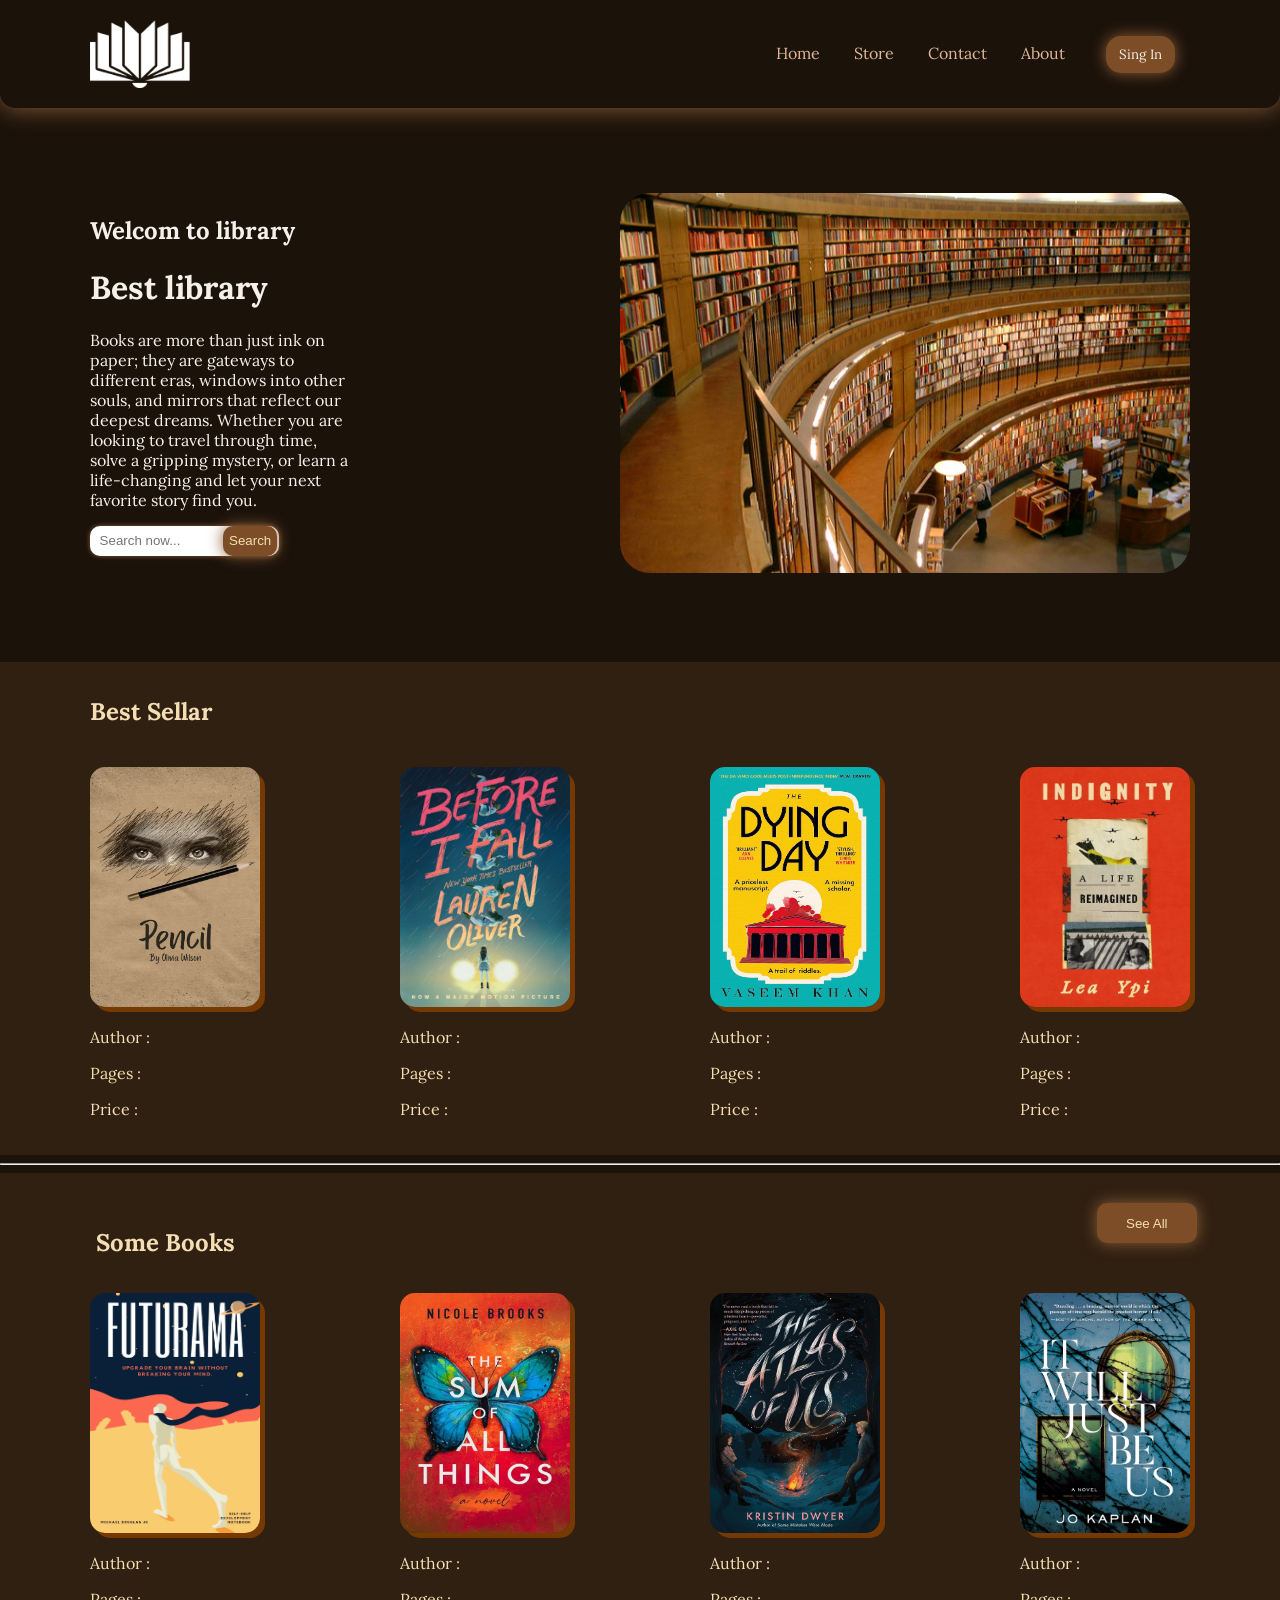
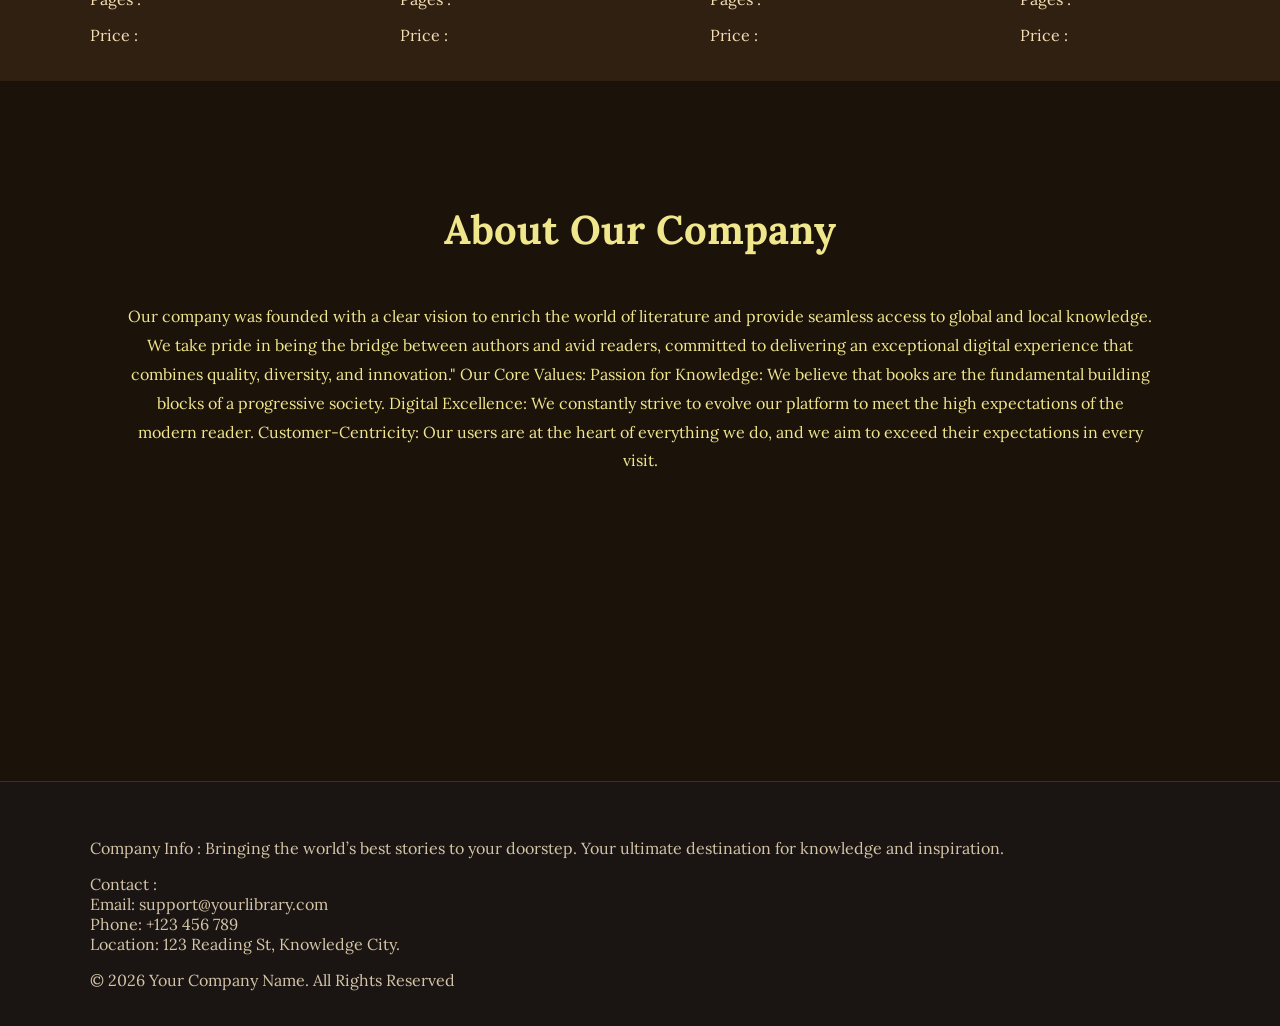
==== index.html @ f73c2e9d "add fils in commit" ====
<!DOCTYPE html>
<html lang="en">

<head>
    <meta charset="UTF-8">
    <meta name="description" content="library website for book lovers">
    <title>Library</title>
    <link rel="stylesheet" href="css/indexStyle.css">
    <link rel="preconnect" href="https://fonts.googleapis.com">
    <link rel="preconnect" href="https://fonts.gstatic.com" crossorigin>
    <link href="https://fonts.googleapis.com/css2?family=Lora:ital,wght@0,400..700;1,400..700&display=swap"
        rel="stylesheet">
</head>

<body>
    <!-- header -->
    <header>
        <img class="logo" src="img/Icons/Image.png" alt="Library Logo" />
        <div>
            <!-- Links of pages -->
            <a href="index.html">Home</a>
            <a href="html/store.html">Store</a>
            <a href="#footer">Contact</a>
            <a href="#about-us">About</a>
            <a href="html/singIn.html"><button>Sing In</button></a>
        </div>
    </header>

    <!-- landing page -->
    <div class="landing-page">
        <div class="landing-text">
            <!-- Text -->
            <h2>Welcom to library</h2>
            <h1>Best library</h1>
            <p>Books are more than just ink on paper; they are gateways to different eras, windows into other souls,
                and
                mirrors that reflect our deepest dreams. Whether you are looking to travel through time, solve a
                gripping
                mystery, or learn a life-changing and let your next favorite story find you.</p>
            <div class="landing-search">
                <!-- Search button -->
                <input placeholder="Search now..." />
                <button>Search</button>
            </div>
        </div>
        <div class="landing-banner">
            <!-- img -->
            <img src="img/banner/library.jpg" />
        </div>
    </div>

    <!-- container of best seller -->
    <div class="container">
        <h2>Best Sellar</h2>

        <!-- book 1 -->
        <div class="books-container">
            <div class="display-book">
                <!-- link to all inforemation of book -->
                <a href="#">
                    <div class="img_and_information">
                        <!-- img of book -->
                        <img src="img/Books/pencil.jpg" />
                        <div class="book_information">
                            <!-- some inforemation about book -->
                            <p>Author : </p>
                            <p>Pages : </p>
                            <p>Price : </p>
                        </div>
                    </div>
                </a>
            </div>

            <!-- book 2 -->
            <div class="display-book">
                <!-- link to all inforemation of book -->
                <a href="#">
                    <div class="img_and_information">
                        <!-- img of book -->
                        <img src="img/Books/before_I_fall.jpg" />
                        <div class="book_information">
                            <!-- some inforemation about book -->
                            <p>Author : </p>
                            <p>Pages : </p>
                            <p>Price : </p>
                        </div>
                    </div>
                </a>
            </div>

            <!-- book 3 -->
            <div class="display-book">
                <!-- link to all inforemation of book -->
                <a href="#">
                    <div class="img_and_information">
                        <!-- img of book -->
                        <img src="img/Books/dying_day.jpg" />
                        <div class="book_information">
                            <!-- some inforemation about book -->
                            <p>Author : </p>
                            <p>Pages : </p>
                            <p>Price : </p>
                        </div>
                    </div>
                </a>
            </div>

            <!-- book 4 -->
            <div class="display-book">
                <!-- link to all inforemation of book -->
                <a href="#">
                    <div class="img_and_information">
                        <!-- img of book -->
                        <img src="img/Books/indignity.jpg" />
                        <div class="book_information">
                            <!-- some inforemation about book -->
                            <p>Author : </p>
                            <p>Pages : </p>
                            <p>Price : </p>
                        </div>
                    </div>
                </a>
            </div>
        </div>
    </div>
    </div>

    <hr>

    <!-- container of all books -->
    <div class="container">
        <div class="header-of-book-container">
            <h2>Some Books</h2>
            <a href="html/store.html"><button>See All</button></a>
        </div>
        <!-- book 1 -->
        <div class="books-container">
            <div class="display-book">
                <!-- link to all inforemation of book -->
                <a href="#">
                    <div class="img_and_information">
                        <!-- img of book -->
                        <img src="img/Books/futurama.jpg" />
                        <div class="book_information">
                            <!-- some inforemation about book -->
                            <p>Author : </p>
                            <p>Pages : </p>
                            <p>Price : </p>
                        </div>
                    </div>
                </a>
            </div>

            <!-- book 2 -->
            <div class="display-book">
                <!-- link to all inforemation of book -->
                <a href="#">
                    <div class="img_and_information">
                        <!-- img of book -->
                        <img src="img/Books/the_sum_of_things.jpg" />
                        <div class="book_information">
                            <!-- some inforemation about book -->
                            <p>Author : </p>
                            <p>Pages : </p>
                            <p>Price : </p>
                        </div>
                    </div>
                </a>
            </div>

            <!-- book 3 -->
            <div class="display-book">
                <!-- link to all inforemation of book -->
                <a href="#">
                    <div class="img_and_information">
                        <!-- img of book -->
                        <img src="img/Books/the_atlas_of_us.jpg" />
                        <div class="book_information">
                            <!-- some inforemation about book -->
                            <p>Author : </p>
                            <p>Pages : </p>
                            <p>Price : </p>
                        </div>
                    </div>
                </a>
            </div>

            <!-- book 4 -->
            <div class="display-book">
                <!-- link to all inforemation of book -->
                <a href="#">
                    <div class="img_and_information">
                        <!-- img of book -->
                        <img src="img/Books/it_will_just_be_us.jpg" />
                        <div class="book_information">
                            <!-- some inforemation about book -->
                            <p>Author : </p>
                            <p>Pages : </p>
                            <p>Price : </p>
                        </div>
                    </div>
                </a>
            </div>
        </div>
    </div>
    </div>

    <!-- about us -->
    <div class="about-us" id="about-us">
        <h2>About Our Company</h2>
        <p>Our company was founded with a clear vision to enrich the world of literature and provide seamless access to
            global and local knowledge. We take pride in being the bridge between authors and avid readers, committed to
            delivering an exceptional digital experience that combines quality, diversity, and innovation."

            Our Core Values:
            Passion for Knowledge: We believe that books are the fundamental building blocks of a progressive society.

            Digital Excellence: We constantly strive to evolve our platform to meet the high expectations of the modern
            reader.

            Customer-Centricity: Our users are at the heart of everything we do, and we aim to exceed their expectations
            in
            every visit.
        </p>
    </div>

    <!-- footer -->
    <footer id="footer">
        <div>
            <p>Company Info : Bringing the world’s best stories to your doorstep. Your ultimate destination for
                knowledge and inspiration.</p>
        </div>

        <div>Contact :
            <br>Email: support@yourlibrary.com
            <br>Phone: +123 456 789
            <br>Location: 123 Reading St, Knowledge City.
        </div>

        <div>
            <p>© 2026 Your Company Name. All Rights Reserved</p>
        </div>

    </footer>

</body>

</html>
---- css/indexStyle.css ----
html {
    animation: fadeIn 0.8s ease-in-out;
    scroll-behavior: smooth;
}

@keyframes fadeIn {
    from {
        transform: translateY(10px)
    }

    to {
        transform: translateY(0);
    }
}

body {
    margin: 0;
    background-color: #1B120A;
    font-family: "Lora", serif;
    font-optical-sizing: auto;
    font-weight: 400;
    font-style: normal;
}

/* start styling of header */

header {
    padding: 20px 7%;
    display: flex;
    justify-content: space-between;
    align-items: center;
    border-radius: 0 0 15px 15px;
    box-shadow: 0 0 25px 0 #8d5e38;
}

.logo {
    width: 100px;
}

header a {
    color: #DCB696;
    padding: 0 15px;
    text-decoration: none;
}

header a:hover {
    color: #CD8851;
    transition: all 0.6s ease-in-out;
}

header button {
    background-color: #7C4D26;
    color: #f7f0ea;
    padding: 10px 13px;
    border-radius: 15px;
    border: none;
    margin: 0 0 0 7px;
    font-family: "Lora", serif;
    box-shadow: 0 0 15px 0 #8d5e38;
    transition: all 0.6s ease-in-out;
}

header button:hover {
    color: #dac4af;
    border-radius: 10px;
    transform: scale(1.1);
    background-color: #914600;
    box-shadow: 0 0 15px 0 #914600;
    transition: all 0.6s ease-in-out;
}

/* end styling of header */

/* start styling of landing page*/

.landing-page {
    color: #f7f0ea;
    display: flex;
    justify-content: space-between;
    align-items: center;
    padding: 65px 7%;
    width: 86%;
}

.landing-text {
    width: 260px;
}

.landing-search input {
    border-radius: 10px;
    border: none;
    outline: none;
    height: 30px;
    padding: 0 10px;
    box-shadow: 0 0 5px 0 #8d5e38;
}

.landing-search button {
    color: wheat;
    background-color: #7C4D26;
    position: absolute;
    left: 223px;
    height: 30px;
    border-radius: 10px;
    border: none;
    box-shadow: 0 0 15px 0 #8d5e38;
    transition: all 0.6s ease-in-out;
}

.landing-search button:hover {
    background-color: #753901;
    box-shadow: 0 0 15px 0 #753901;
    border-radius: 13px;
    transform: scale(1.2);
    transition: all 0.6s ease-in-out;
}

.landing-banner img {
    border-radius: 30px;
    width: 570px;
    margin-top: 20px;
}

/* end styling of landing page */

/* start styling of cards of books */

.container {
    background-color: #302012;
    color: wheat;
    text-decoration: none;
    height: 25%;
}

.container h2 {
    align-self: flex-start;
    padding: 34px 7% 0;
}

.container a {
    text-decoration: none;
    color: wheat;
}

.books-container {
    padding: 20px 7%;
    display: flex;
    justify-content: space-between;
    align-items: center;
    flex-wrap: wrap;
}

.img_and_information img {
    width: 170px;
    height: 240px;
    border-radius: 15px;
    box-shadow: #753901 5px 5px;
    transition: all 0.6s ease-in-out;
}

.img_and_information img:hover {
    transform: scale(1.1);
    box-shadow: 4px 4px #753901 0.6s;
    transition: 0.6s ease-in-out;
    filter: brightness(1.3)
}

.header-of-book-container {
    height: 100px;
    display: flex;
    justify-content: space-between;
    align-items: center;
    padding: 0 6.5% 0 1%;
}

.header-of-book-container button {
    height: 40px;
    width: 100px;
    color: wheat;
    background-color: #7C4D26;
    border-radius: 10px;
    border: none;
    box-shadow: 0 0 15px 0 #8d5e38;
    display: flex;
    align-items: center;
    justify-content: center;
    transition: all 0.6s ease-in-out;
}

.header-of-book-container button:hover {
    background-color: #753901;
    box-shadow: 0 0 15px 0 #753901;
    border-radius: 13px;
    transform: scale(1.1);
    transition: all 0.6s ease-in-out;
}

/* end styling of card of books */

/* start styling of about us page */

.about-us {
    height: 60vh;
    display: flex;
    flex-direction: column;
    align-items: center;
    padding: 80px 10%;
    text-align: center;
    line-height: 1.8;
    color: #f0e68c;
}

.about-us h2 {
    font-size: 2.5rem;
    margin-bottom: 20px;
}

/* end styling of about us page */

/* start styling of footer */

footer {
    background-color: #1a1512;
    color: #d4c4a8;
    padding: 40px 7% 20px;
    justify-content: space-between;
    flex-wrap: wrap;
    border-top: 1px solid #3d3028;
}
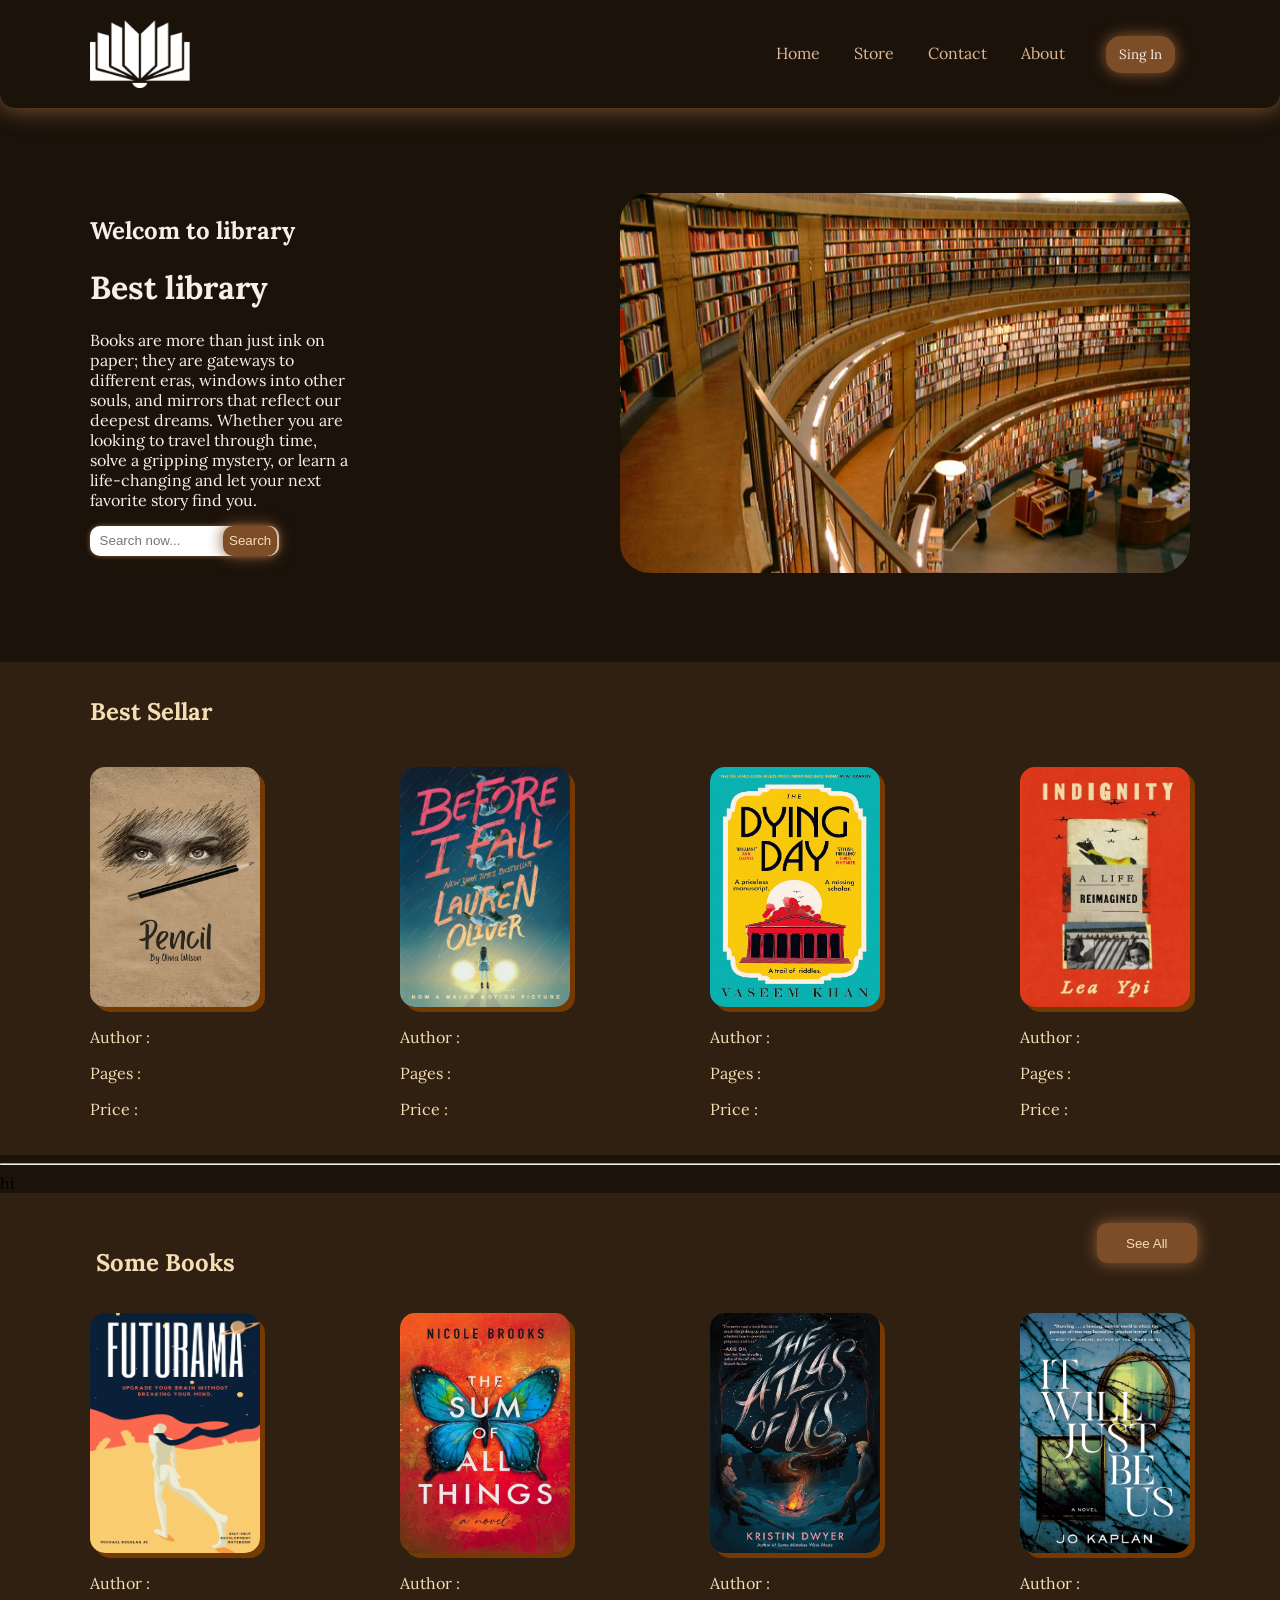
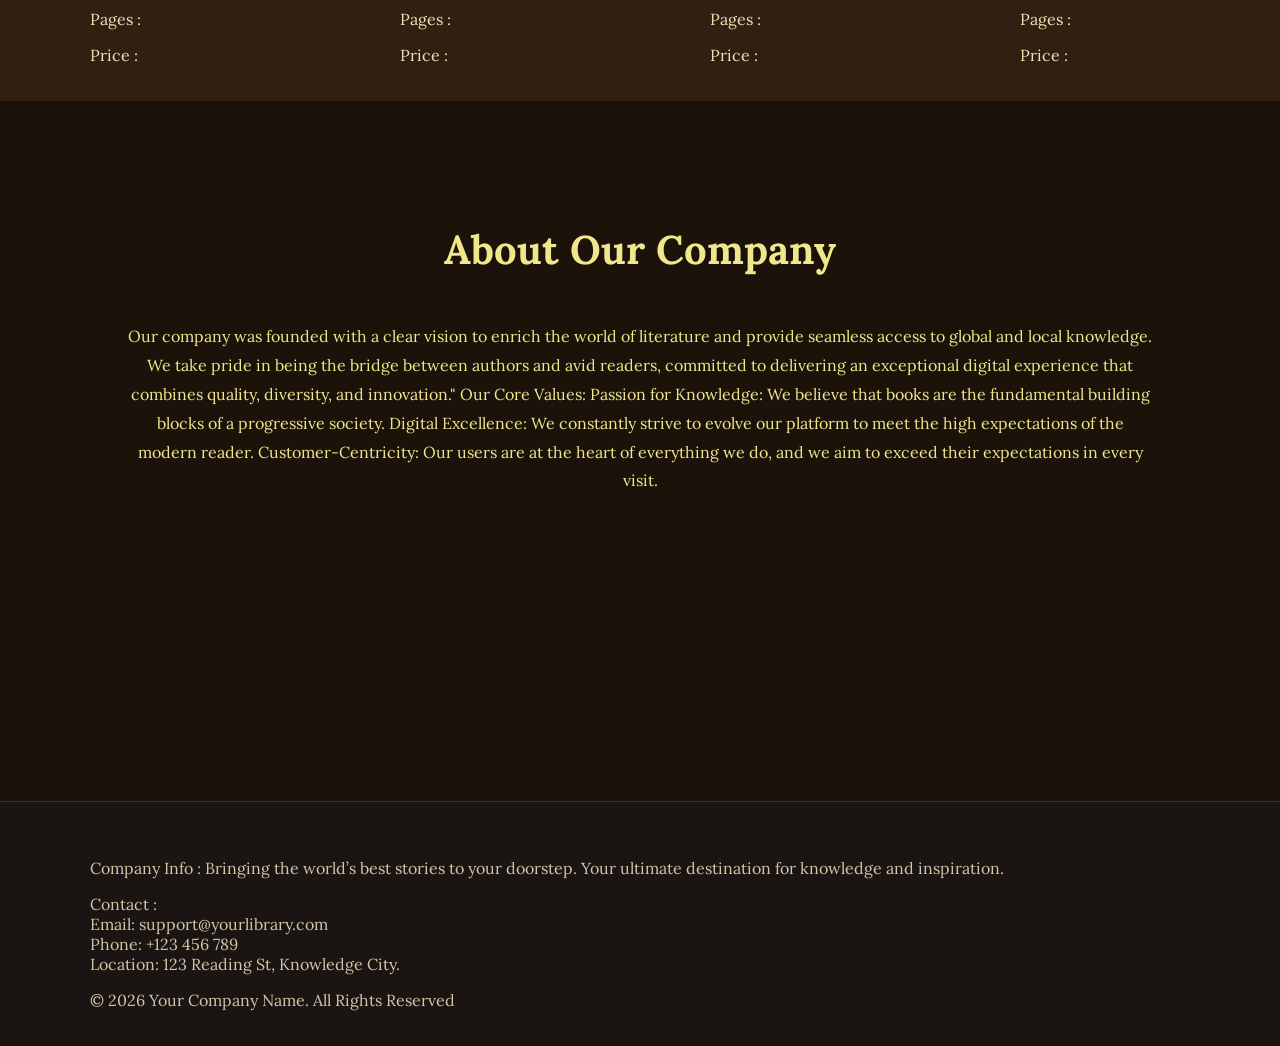
==== commit 0dd1d6d5: "just for test some futher in git" ====
--- a/index.html
+++ b/index.html
@@ -126,7 +126,7 @@
     </div>
 
     <hr>
-
+        hi
     <!-- container of all books -->
     <div class="container">
         <div class="header-of-book-container">
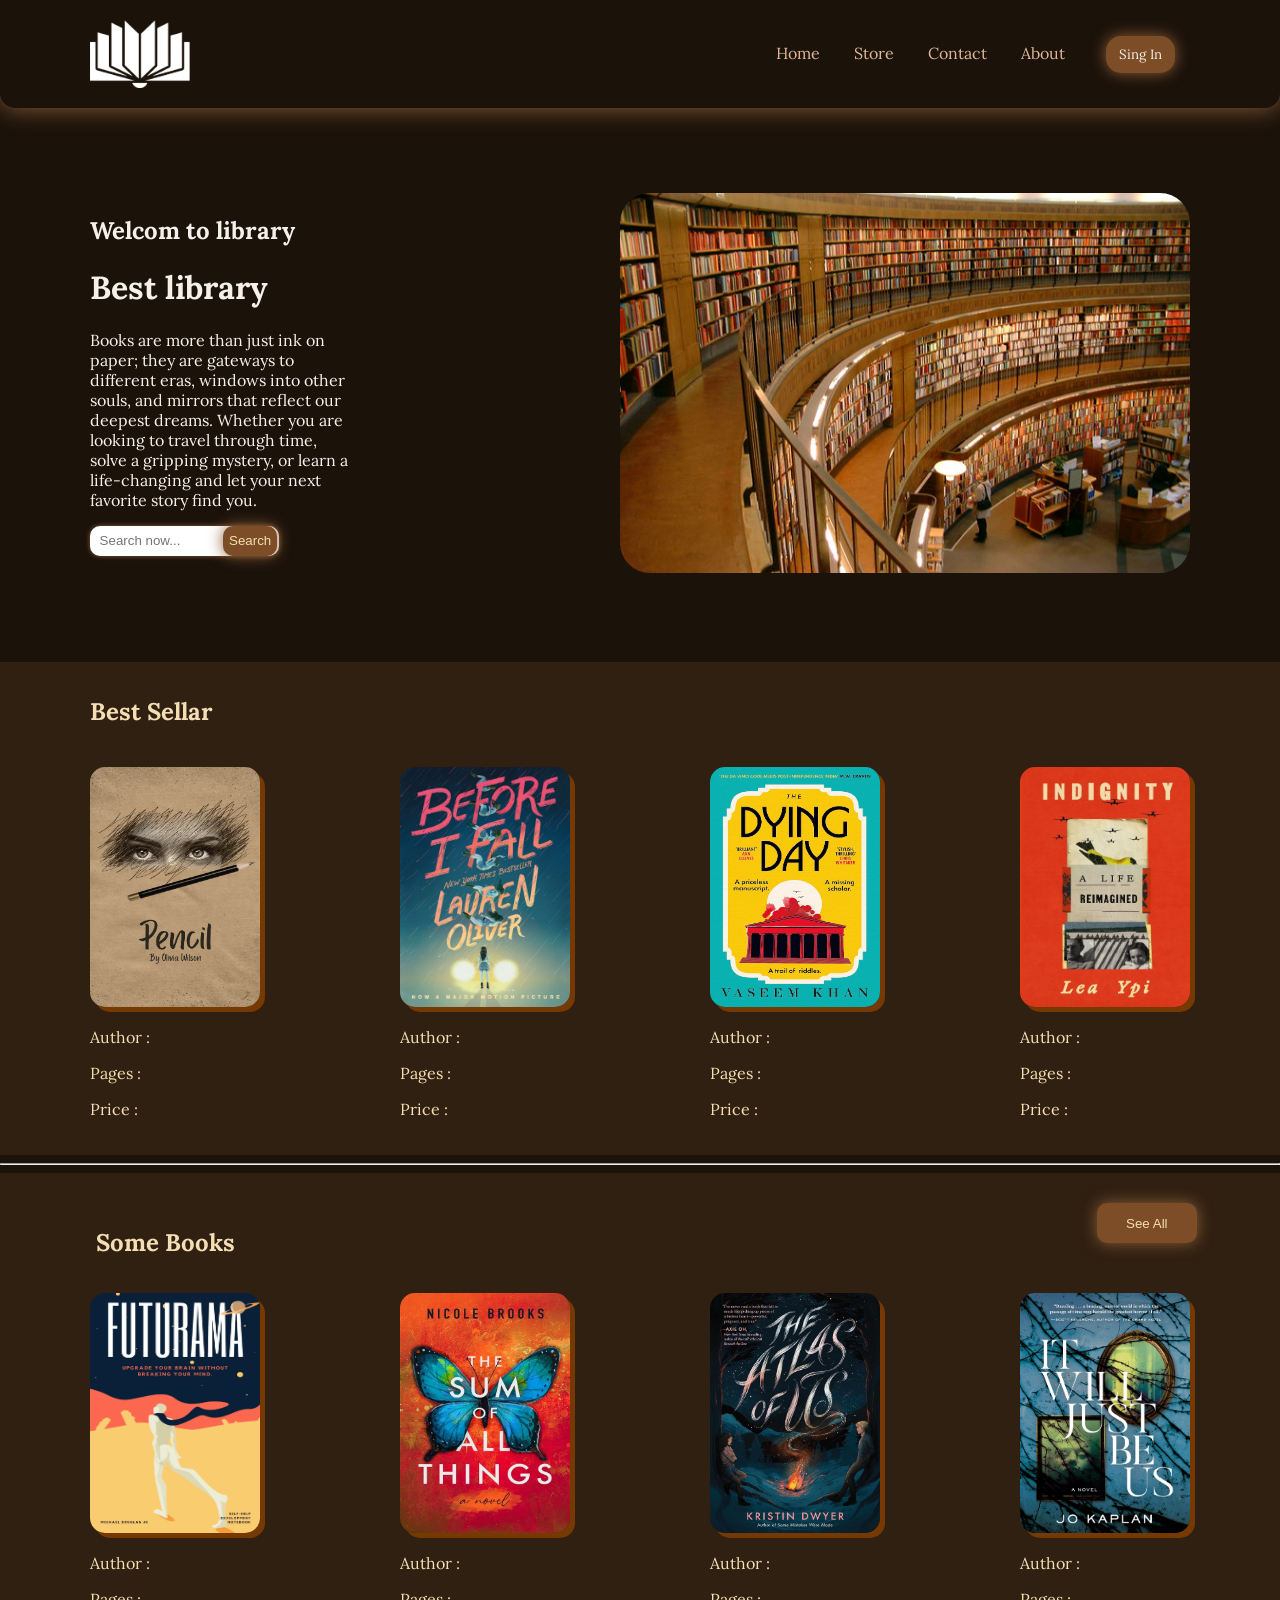
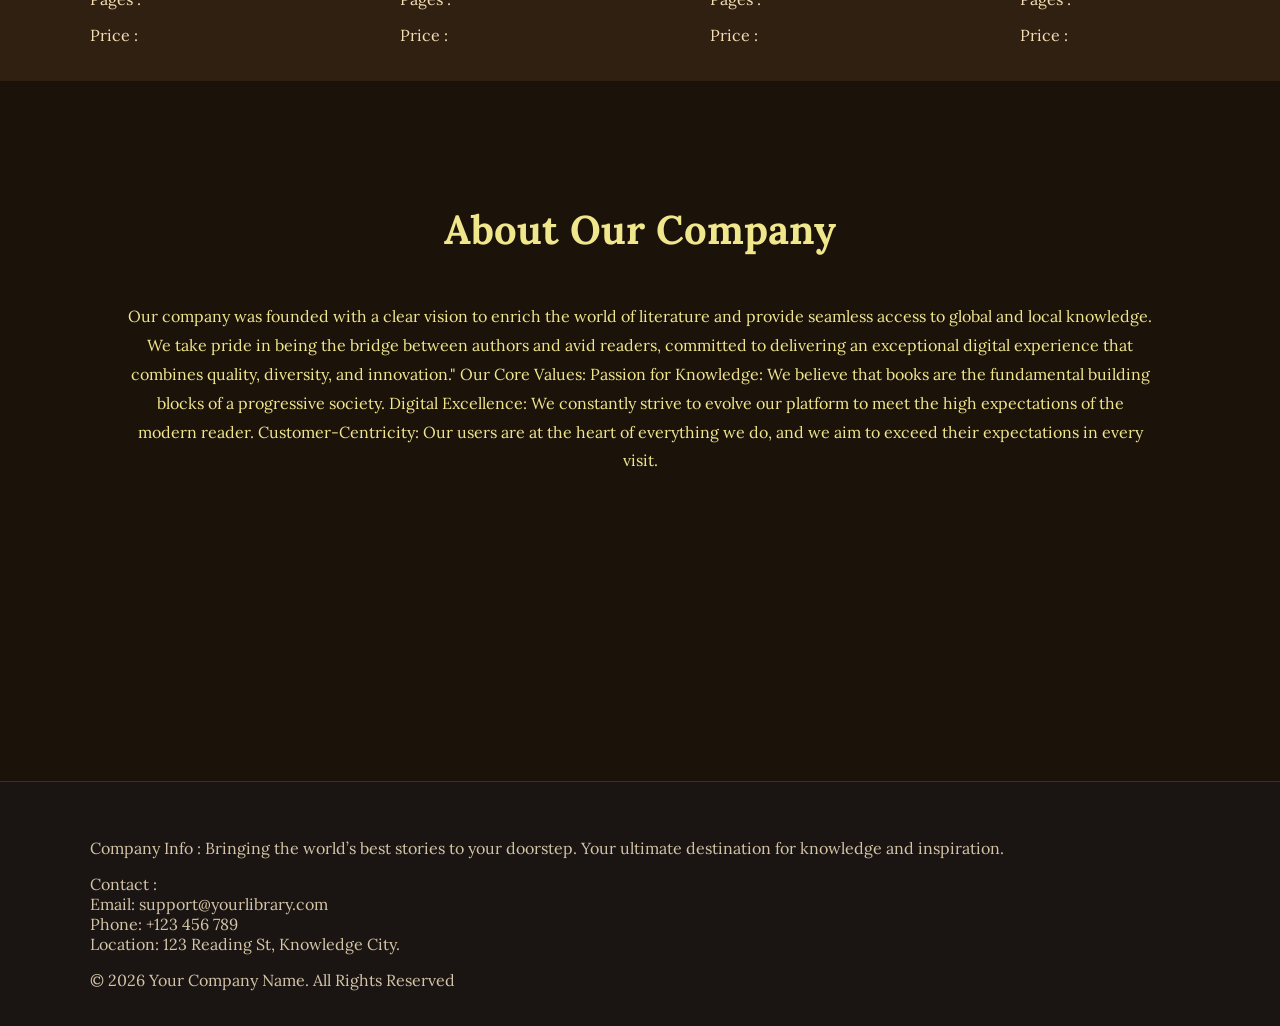
==== commit 78fd7b19: "solve proplem whit git" ====
--- a/index.html
+++ b/index.html
@@ -126,7 +126,6 @@
     </div>
 
     <hr>
-        hi
     <!-- container of all books -->
     <div class="container">
         <div class="header-of-book-container">
